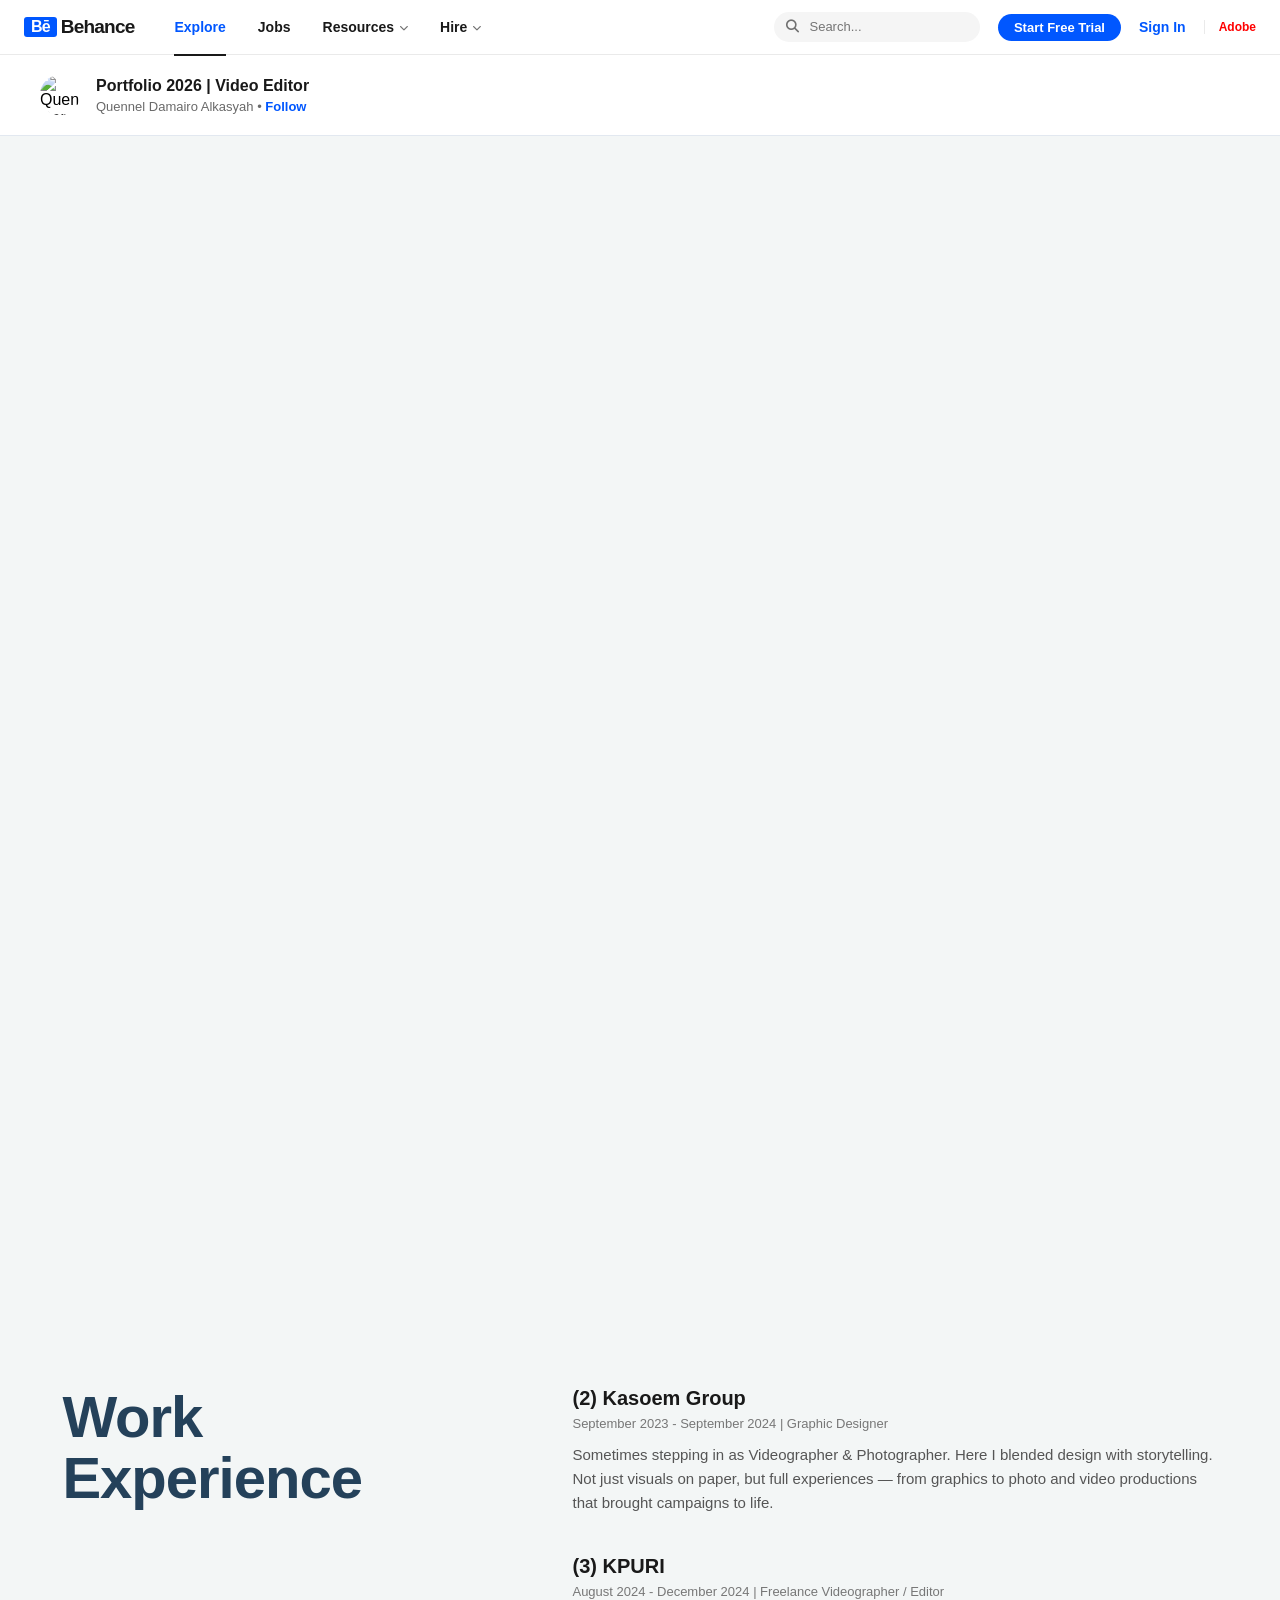
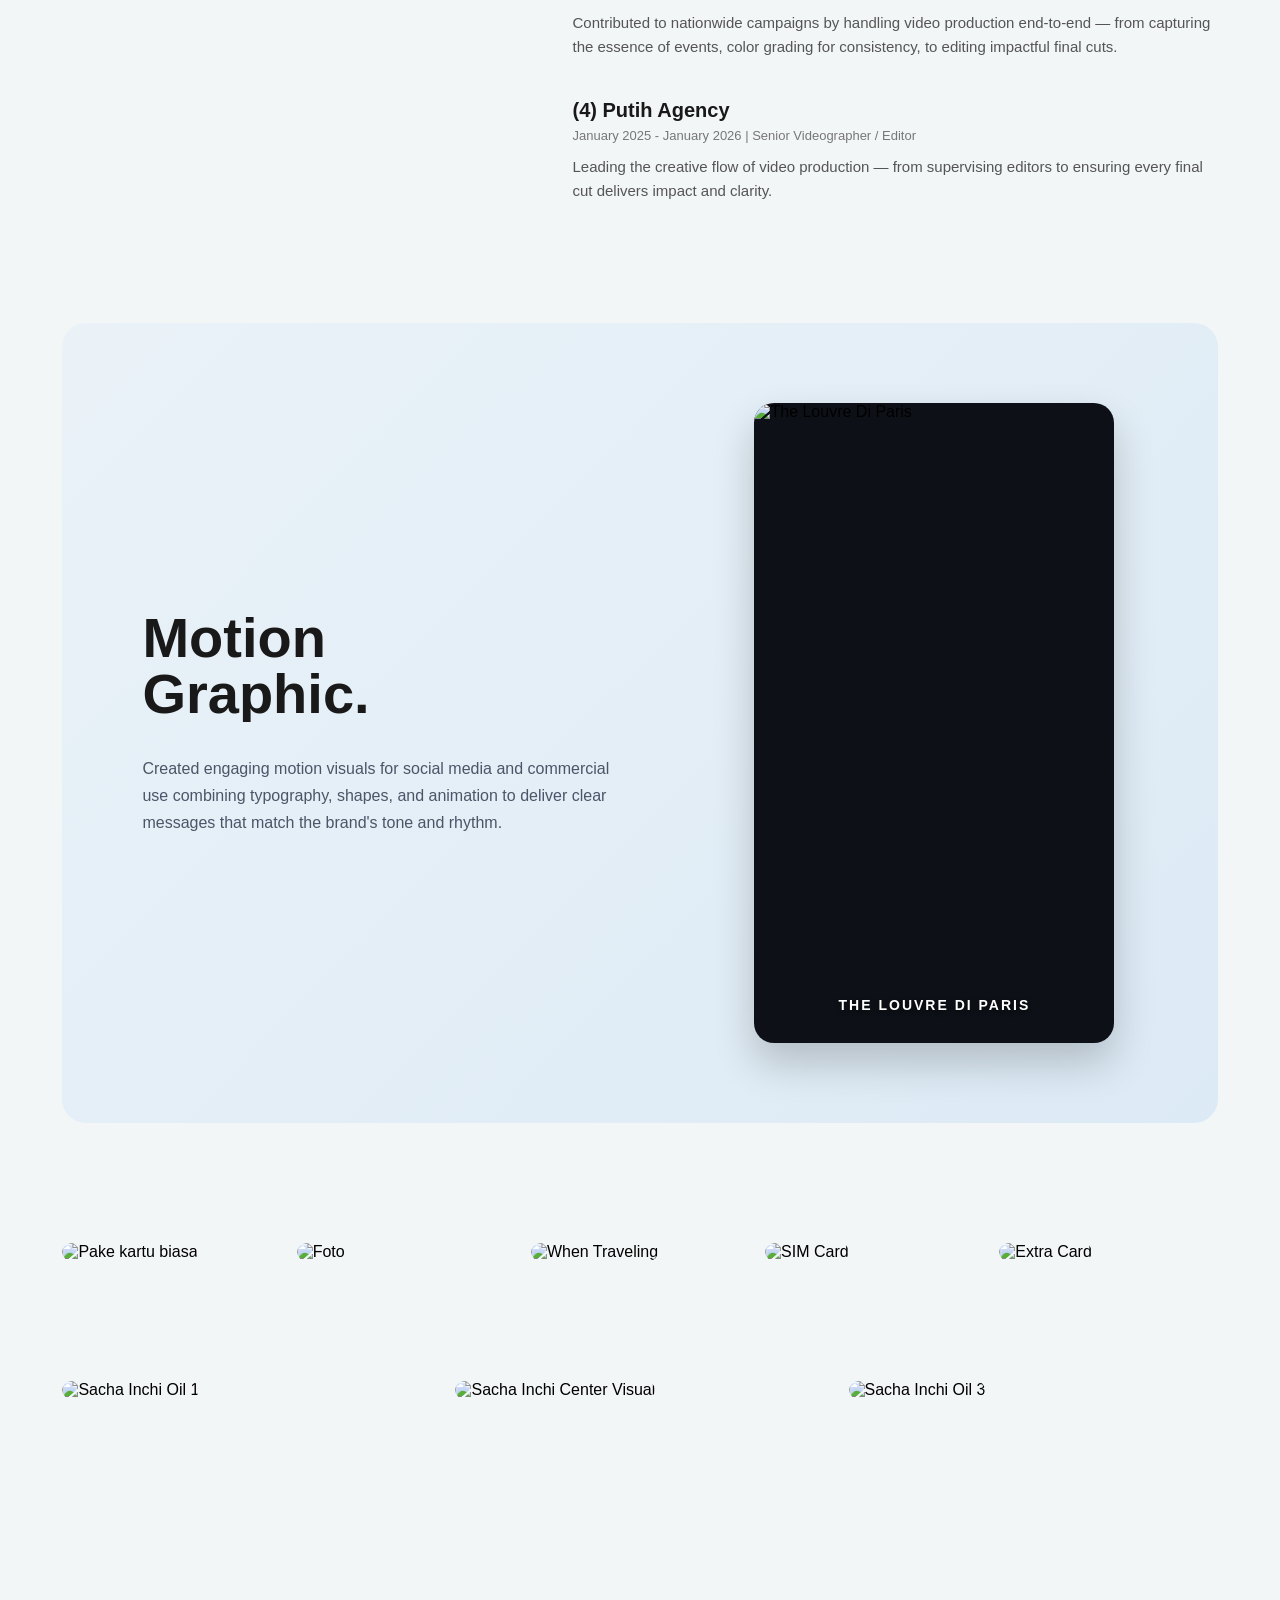
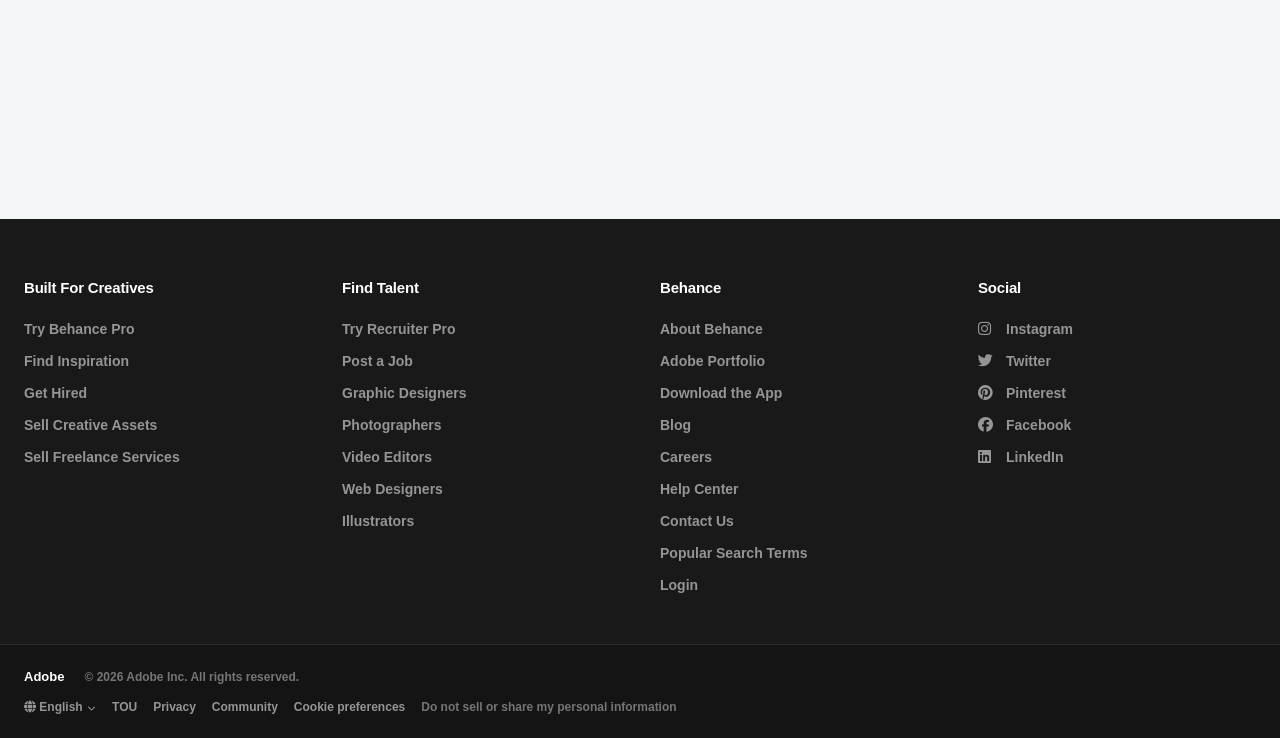
==== contact.html @ acd78a93 "Add files via upload" ====
<!DOCTYPE html>
<html lang="en">
<head>
    <meta charset="UTF-8">
    <meta name="viewport" content="width=device-width, initial-scale=1.0">
    <link rel="stylesheet" href="https://cdnjs.cloudflare.com/ajax/libs/font-awesome/6.4.0/css/all.min.css">
    <link href="https://fonts.googleapis.com/css2?family=Inter:wght@400;500;600;700;900&display=swap" rel="stylesheet">
    <link rel="stylesheet" href="main.css">
    <title>Document</title>
</head>
<body>
     <!-- Behance Style Navigation Engine -->
<header class="bh-header">
  <div class="bh-nav-container">
    
    <!-- Left Section: Logo & Primary Links -->
    <div class="bh-nav-left">
      <a href="index.html" class="bh-logo">
        <span class="bh-logo-box">Bē</span>
        <span class="bh-logo-text">Behance</span>
      </a>
      
      <nav class="bh-desktop-menu">
        <ul class="bh-nav-links">
          <li><a href="index.html" class="bh-link active" id="link-home">Explore</a></li>
          <li><a href="work.html" class="bh-link" id="link-work">Jobs</a></li>
          <li>
            <a href="#" class="bh-link dropdown-trigger">Resources <i class="fa-solid fa-chevron-down drop-icon"></i></a>
          </li>
          <li>
            <a href="#" class="bh-link dropdown-trigger">Hire <i class="fa-solid fa-chevron-down drop-icon"></i></a>
          </li>
        </ul>
      </nav>
    </div>

    <!-- Center-Right Section: Search input (Exact 205px width matching screen) -->
    <div class="bh-search-box">
      <i class="fa-solid fa-magnifying-glass search-icon"></i>
      <input type="text" placeholder="Search..." class="bh-search-input" />
    </div>

    <!-- Right Section: Action Utilities -->
    <div class="bh-nav-right">
      <a href="colors.html" class="bh-btn-cta">Start Free Trial</a>
      <a href="contact.html" class="bh-link-login" id="link-contact">Sign In</a>
      <a href="#" class="adobe-logo-link"><i class="fa-custom-adobe"></i> Adobe</a>
    </div>

    <!-- Mobile Screen Toggle Trigger -->
    <button class="bh-mobile-toggle" id="bhMobileToggle" aria-label="Menu">
      <span></span>
      <span></span>
      <span></span>
    </button>

  </div>
</header>



<main class="bh-main-content">
  
  <!-- 1. Intro Header Section -->
  <section class="bh-intro-header">
    <div class="bh-profile-meta">
      <img src="path-to-avatar.jpg" class="bh-avatar" alt="Quennel Damairo Alkasyah">
      <div class="bh-meta-text">
        <h2 class="bh-project-title">Portfolio 2026 | Video Editor</h2>
        <p class="bh-author">Quennel Damairo Alkasyah • <span class="follow-btn">Follow</span></p>
      </div>
    </div>
  </section>

  <!-- 2. Software Badges Canvas -->
  <section class="bh-software-canvas">
    <div class="bh-branding-logo">
      <!-- Your Custom Creative Portfolio Logo Shape -->
      <svg class="bh-logo-svg" viewBox="0 0 100 50">
        <circle cx="25" cy="25" r="20" fill="#111" />
        <path d="M50 5 h 25 a 20 20 0 0 1 0 40 h -25 z" fill="#111" />
      </svg>
      <div class="logo-text">
        <h3>Creative Portfolio.</h3>
        <p>a showcase of Quennel Damairo's selected works</p>
      </div>
    </div>
    
    <!-- Float Software Badges around logo -->
    <div class="software-badge-container">
      <span class="badge badge-dv"></span>
      <span class="badge badge-pr">Pr</span>
      <span class="badge badge-ps">Ps</span>
      <span class="badge badge-ae">Ae</span>
    </div>
  </section>

  <!-- 3. About Me Section -->
  <section class="bh-about-section">
    <div class="about-grid">
      <div class="about-image-col">
        <img src="quennel-portrait.png" class="quennel-photo" alt="Quennel Damairo">
      </div>
      <div class="about-text-col">
        <span class="section-badge">(2) About me</span>
        <h1 class="main-heading">Quennel<br>Damairo</h1>
        <p class="bio-paragraph">
          A passionate creator in the fields of <strong>Photography, Videography, and Graphic Design</strong>. With over <strong>3 years of professional experience</strong>, I used to turn creative ideas into strong, meaningful visuals and constantly exploring new concepts and pushing boundaries.
        </p>
        <div class="meta-info-row">
          <div>
            <strong>Education</strong>
            <p>SMK N 2 Purwokerto | Multimedia</p>
          </div>
          <div>
            <strong>Born</strong>
            <p>9 November 2003</p>
          </div>
          <div>
            <strong>Contact</strong>
            <p>quenneldamairo@gmail.com</p>
          </div>
        </div>
      </div>
    </div>
  </section>

  <!-- 4. Work Experience & Project Showcases -->
  <section class="bh-work-showcase">
    <!-- Row 1: Work Experience Info -->
    <div class="experience-block">
      <h2 class="block-title">Work Experience</h2>
      <div class="exp-items">
        <div class="exp-item">
          <h4>(2) Kasoem Group</h4>
          <p class="date">September 2023 - September 2024 | Graphic Designer</p>
        </div>
        <div class="exp-item">
          <h4>(3) KPURI</h4>
          <p class="date">August 2024 - December 2024 | Freelance Videographer/Editor</p>
        </div>
      </div>
    </div>

    <!-- Row 2: Motion Graphic Layout (Two-column presentation as shown in images) -->
<!-- 4. Work Experience & Project Showcases Section -->
<section class="bh-work-showcase">
  
  <!-- ROW 1: SKEWED WORK EXPERIENCE GRID -->
  <div class="bh-experience-container reveal">
    <div class="bh-exp-left-title">
      <h1 class="exp-huge-heading">Work<br>Experience</h1>
    </div>
    <div class="bh-exp-right-list">
      <div class="bh-exp-card">
        <h3>(2) Kasoem Group</h3>
        <span class="exp-timeline">September 2023 - September 2024 | Graphic Designer</span>
        <p>Sometimes stepping in as Videographer & Photographer. Here I blended design with storytelling. Not just visuals on paper, but full experiences — from graphics to photo and video productions that brought campaigns to life.</p>
      </div>

      <div class="bh-exp-card">
        <h3>(3) KPURI</h3>
        <span class="exp-timeline">August 2024 - December 2024 | Freelance Videographer / Editor</span>
        <p>Contributed to nationwide campaigns by handling video production end-to-end — from capturing the essence of events, color grading for consistency, to editing impactful final cuts.</p>
      </div>

      <div class="bh-exp-card">
        <h3>(4) Putih Agency</h3>
        <span class="exp-timeline">January 2025 - January 2026 | Senior Videographer / Editor</span>
        <p>Leading the creative flow of video production — from supervising editors to ensuring every final cut delivers impact and clarity.</p>
      </div>
    </div>
  </div>

  <!-- ROW 2: SIDE-BY-SIDE MOTION GRAPHICS BANNER -->
  <div class="bh-motion-split-screen reveal">
    <div class="bh-motion-text-side">
      <!-- Sliced Graphic Animation integrated directly inside layout context -->
      <div class="mg-glitch-container">
        <span class="mg-static-text">Motion</span>
        <div class="mg-sliced-wrapper">
          <span class="mg-layer layer-top">Graphic.</span>
          <span class="mg-layer layer-bottom">Graphic.</span>
        </div>
      </div>
      <p class="slide-subtitle">Created engaging motion visuals for social media and commercial use combining typography, shapes, and animation to deliver clear messages that match the brand's tone and rhythm.</p>
    </div>
    <div class="bh-motion-preview-side">
      <div class="bh-vertical-preview-card">
        <img src="louvre-paris.jpg" alt="The Louvre Di Paris">
        <div class="card-overlay-title">THE LOUVRE DI PARIS</div>
      </div>
    </div>
  </div>

  <!-- ROW 3: 5-COLUMN CONTINUOUS VERTICAL GRID -->
  <div class="bh-five-column-showcase reveal">
    <div class="grid-card"><img src="project-card1.jpg" alt="Pake kartu biasa"></div>
    <div class="grid-card"><img src="project-card2.jpg" alt="Foto"></div>
    <div class="grid-card"><img src="project-card3.jpg" alt="When Traveling"></div>
    <div class="grid-card"><img src="project-card4.jpg" alt="SIM Card"></div>
    <div class="grid-card"><img src="project-card5.jpg" alt="Extra Card"></div>
  </div>

  <!-- ROW 4: 3-COLUMN PACKAGING SHOWCASE -->
  <div class="bh-triple-column-showcase reveal">
    <div class="grid-card"><img src="sacha-inchi-1.jpg" alt="Sacha Inchi Oil 1"></div>
    <div class="grid-card"><img src="sacha-inchi-2.jpg" alt="Sacha Inchi Center Visual"></div>
    <div class="grid-card"><img src="sacha-inchi-3.jpg" alt="Sacha Inchi Oil 3"></div>
  </div>

</section>
    

    

    <!-- Row 3: Grid Projects Showcase -->
    <div class="projects-vertical-grid">
      <div class="grid-card"><img src="project-card1.jpg" alt="Pake kartu biasa"></div>
      <div class="grid-card"><img src="project-card2.jpg" alt="Foto"></div>
      <div class="grid-card"><img src="project-card3.jpg" alt="When Traveling"></div>
      <div class="grid-card"><img src="project-card4.jpg" alt="SIM Card"></div>
    </div>
  </section>

  <!-- 5. FIXED BOTTOM HIRING TOAST -->
  <div class="bh-hiring-toast">
    <div class="toast-avatar-info">
      <img src="path-to-avatar.jpg" class="toast-mini-avatar" alt="Quennel">
      <span class="toast-text">Quennel is available for hire</span>
    </div>
    <div class="toast-actions">
      <button class="btn-hire">Hire Quennel</button>
      <button class="btn-save"><i class="fa-regular fa-bookmark"></i> Save Candidate</button>
    </div>
    <button class="toast-close-btn">&times;</button>
  </div>

</main>



<!-- Behance Mega Dark Footer Engine -->
<footer class="bh-mega-footer">
  <div class="bh-footer-top-wrap">
    <div class="bh-footer-grid">
      
      <!-- Column 1: Built For Creatives -->
      <div class="bh-footer-col">
        <h4 class="bh-col-title">Built For Creatives</h4>
        <ul class="bh-col-links">
          <li><a href="#">Try Behance Pro</a></li>
          <li><a href="#">Find Inspiration</a></li>
          <li><a href="#">Get Hired</a></li>
          <li><a href="#">Sell Creative Assets</a></li>
          <li><a href="#">Sell Freelance Services</a></li>
        </ul>
      </div>

      <!-- Column 2: Find Talent -->
      <div class="bh-footer-col">
        <h4 class="bh-col-title">Find Talent</h4>
        <ul class="bh-col-links">
          <li><a href="#">Try Recruiter Pro</a></li>
          <li><a href="#">Post a Job</a></li>
          <li><a href="work.html">Graphic Designers</a></li>
          <li><a href="work.html">Photographers</a></li>
          <li><a href="work.html">Video Editors</a></li>
          <li><a href="work.html">Web Designers</a></li>
          <li><a href="work.html">Illustrators</a></li>
        </ul>
      </div>

      <!-- Column 3: Behance Company Info -->
      <div class="bh-footer-col">
        <h4 class="bh-col-title">Behance</h4>
        <ul class="bh-col-links">
          <li><a href="#">About Behance</a></li>
          <li><a href="#">Adobe Portfolio</a></li>
          <li><a href="#">Download the App</a></li>
          <li><a href="#">Blog</a></li>
          <li><a href="#">Careers</a></li>
          <li><a href="#">Help Center</a></li>
          <li><a href="contact.html">Contact Us</a></li>
          <li><a href="#">Popular Search Terms</a></li>
          <li><a href="#">Login</a></li>
        </ul>
      </div>

      <!-- Column 4: Social Handles with Icons -->
      <div class="bh-footer-col">
        <h4 class="bh-col-title">Social</h4>
        <ul class="bh-col-links social-links">
          <li><a href="#"><i class="fa-brands fa-instagram"></i> Instagram</a></li>
          <li><a href="#"><i class="fa-brands fa-twitter"></i> Twitter</a></li>
          <li><a href="#"><i class="fa-brands fa-pinterest"></i> Pinterest</a></li>
          <li><a href="#"><i class="fa-brands fa-facebook"></i> Facebook</a></li>
          <li><a href="#"><i class="fa-brands fa-linkedin"></i> LinkedIn</a></li>
        </ul>
      </div>

    </div>
  </div>

  <!-- Bottom Bar: Legals & Language Selector -->
  <div class="bh-footer-bottom-wrap">
    <div class="bh-bottom-inner">
      <div class="bh-bottom-left">
        <span class="bh-adobe-logo"><i class="fa-custom-adobe"></i> Adobe</span>
        <span class="bh-copyright">© 2026 Adobe Inc. All rights reserved.</span>
      </div>
      
      <div class="bh-bottom-right">
        <a href="#" class="bh-bottom-link"><i class="fa-solid fa-globe"></i> English <i class="fa-solid fa-chevron-down f-arrow"></i></a>
        <a href="#" class="bh-bottom-link">TOU</a>
        <a href="#" class="bh-bottom-link">Privacy</a>
        <a href="#" class="bh-bottom-link">Community</a>
        <a href="#" class="bh-bottom-link">Cookie preferences</a>
        <a href="#" class="bh-bottom-link privacy-opt">Do not sell or share my personal information</a>
      </div>
    </div>
  </div>
</footer>
</body>
</html>
---- main.css ----
*{
    margin: 0;
    font-family:Arial;
    border: border-box;

}


.navbar {
    height:55px;
    padding: 0px 24px ;

}
.nav-logo{
    height:33.6px;
    width: 82px;
    padding: 6px 0px 8px;

}
.logo{
    background-image: none;

}
/* Font Setup & Global Variables */
@import url('https://cdnjs.cloudflare.com/ajax/libs/font-awesome/6.4.0/css/all.min.css');

:root {
  --bh-white: #FFFFFF;
  --bh-black: #191919;
  --bh-muted: #707070;
  --bh-blue: #0057FF;
  --bh-gray-bg: #F5F5F5;
  --bh-border: #EAEAEA;
}

/* Base Top Bar Constraints */
.bh-header {
  position: sticky;
  top: 0;
  left: 0;
  width: 100%;
  height: 55px; /* Exact size matching the inspection label 434.44 x 55 */
  background-color: var(--bh-white);
  border-bottom: 1px solid var(--bh-border);
  z-index: 9999;
  box-sizing: border-box;
}

.bh-nav-container {
  max-width: 1440px;
  height: 100%;
  margin: 0 auto;
  padding: 0 24px; /* Matches the padding 0px 24px shown on your screenshot */
  display: flex;
  align-items: center;
  justify-content: space-between;
}

/* Left Group Framework */
.bh-nav-left {
  display: flex;
  align-items: center;
  height: 100%;
  gap: 24px;
}

.bh-logo {
  display: flex;
  align-items: center;
  gap: 4px;
  text-decoration: none;
  font-weight: 800;
  font-size: 19px;
  color: var(--bh-black);
  letter-spacing: -0.8px;
}

.bh-logo-box {
  background-color: var(--bh-blue);
  color: var(--bh-white);
  padding: 1px 7px;
  border-radius: 3px;
  font-weight: 900;
  font-size: 16px;
}

/* Nav Menu Stack Layout */
.bh-nav-links {
  display: flex;
  align-items: center;
  list-style: none;
  margin: 0;
  padding: 0;
  height: 55px;
}

.bh-link {
  text-decoration: none;
  color: var(--bh-black);
  font-weight: 700;
  font-size: 14px;
  padding: 0 16px;
  height: 55px;
  display: flex;
  align-items: center;
  transition: color 0.15s ease;
  position: relative;
}

.bh-link:hover, .bh-link.active {
  color: var(--bh-blue);
}

/* Underline indicator on active/hover elements */
.bh-link.active::after, .bh-link:hover::after {
  content: '';
  position: absolute;
  bottom: -1px;
  left: 16px;
  right: 16px;
  height: 2px;
  background-color: var(--bh-black);
}

.drop-icon {
  font-size: 9px;
  margin-left: 5px;
  color: var(--bh-muted);
}

/* Center-Right Search Module Setup */
.bh-search-box {
  position: relative;
  display: flex;
  align-items: center;
  margin-left: auto;
  margin-right: 18px;
}

.search-icon {
  position: absolute;
  left: 12px;
  color: var(--bh-muted);
  font-size: 13px;
  pointer-events: none;
}

.bh-search-input {
  width: 205.46px; /* Exact size metric specified in screenshot data */
  height: 30.4px;  /* Exact layout height specified in snapshot */
  background-color: var(--bh-gray-bg);
  border: 1px solid transparent;
  border-radius: 16px;
  padding: 0 14px 0 34px;
  font-size: 13px;
  font-weight: 500;
  outline: none;
  color: var(--bh-black);
  box-sizing: border-box;
  transition: all 0.2s ease;
}

.bh-search-input:focus {
  background-color: var(--bh-white);
  border-color: var(--bh-blue);
}

/* Action System Links Styling */
.bh-nav-right {
  display: flex;
  align-items: center;
  gap: 18px;
}

.bh-link-login {
  text-decoration: none;
  color: var(--bh-blue);
  font-weight: 700;
  font-size: 14px;
}

.bh-btn-cta {
  text-decoration: none;
  background-color: var(--bh-blue);
  color: var(--bh-white);
  font-weight: 700;
  font-size: 13px;
  padding: 6px 16px;
  border-radius: 18px;
  transition: background-color 0.15s ease;
}

.bh-btn-cta:hover {
  background-color: #0043cc;
}

.adobe-logo-link {
  text-decoration: none;
  font-weight: 700;
  font-size: 12px;
  color: #FF0000;
  border-left: 1px solid var(--bh-border);
  padding-left: 14px;
}

/* Mobile system initialization button */
.bh-mobile-toggle {
  display: none;
  flex-direction: column;
  gap: 4px;
  background: transparent;
  border: none;
  cursor: pointer;
}

.bh-mobile-toggle span {
  width: 20px;
  height: 2px;
  background-color: var(--bh-black);
}
/* Dark Mega Footer Architecture */
.bh-mega-footer {
  width: 100%;
  background-color: #191919; /* Behance Core Dark Base */
  color: #FFFFFF;
  padding-top: 60px;
  box-sizing: border-box;
  font-family: -apple-system, BlinkMacSystemFont, "Segoe UI", Roboto, sans-serif;
}

.bh-footer-top-wrap {
  max-width: 1300px;
  margin: 0 auto;
  padding: 0 24px 50px 24px;
}

/* 4-Column Flex/Grid Layout */
.bh-footer-grid {
  display: grid;
  grid-template-columns: repeat(4, 1fr);
  gap: 40px;
}

.bh-col-title {
  font-size: 15px;
  font-weight: 800;
  color: #FFFFFF;
  margin-top: 0;
  margin-bottom: 24px;
  letter-spacing: -0.2px;
}

.bh-col-links {
  list-style: none;
  padding: 0;
  margin: 0;
  display: flex;
  flex-direction: column;
  gap: 14px;
}

.bh-col-links a {
  text-decoration: none;
  font-size: 14px;
  font-weight: 700;
  color: #959595; /* Soft gray tone matched to your image */
  transition: color 0.15s ease;
  display: inline-flex;
  align-items: center;
  gap: 10px;
}

.bh-col-links a:hover {
  color: #FFFFFF;
}

/* Social Icon Custom Weights */
.social-links i {
  font-size: 15px;
  color: #959595;
  width: 18px;
}

.bh-col-links a:hover i {
  color: #FFFFFF;
}

/* Bottom Copyright Bar Area */
.bh-footer-bottom-wrap {
  width: 100%;
  border-top: 1px solid #2C2C2C; /* Deep separator border */
  padding: 24px 0;
  background-color: #141414; /* Slightly darker shade for base plate */
}

.bh-bottom-inner {
  max-width: 1300px;
  margin: 0 auto;
  padding: 0 24px;
  display: flex;
  flex-direction: column;
  gap: 16px;
}

.bh-bottom-left, .bh-bottom-right {
  display: flex;
  align-items: center;
  flex-wrap: wrap;
  gap: 20px;
}

.bh-adobe-logo {
  font-weight: 800;
  font-size: 13px;
  color: #FFFFFF;
}

.bh-copyright {
  font-size: 12px;
  color: #757575;
  font-weight: 600;
}

.bh-bottom-right {
  gap: 16px;
}

.bh-bottom-link {
  text-decoration: none;
  font-size: 12px;
  font-weight: 700;
  color: #959595;
}

.bh-bottom-link:hover {
  color: #FFFFFF;
}

.privacy-opt {
  color: #757575;
}

.f-arrow {
  font-size: 8px;
  margin-left: 2px;
}

/* Responsive Structural Collapse */
@media (max-width: 992px) {
  .bh-footer-grid {
    grid-template-columns: repeat(2, 1fr);
    gap: 30px;
  }
}

@media (max-width: 576px) {
  .bh-footer-grid {
    grid-template-columns: 1fr;
  }
  .bh-mega-footer {
    padding-top: 40px;
  }
}


/* Container & Flow Layout Styles */
.bh-main-content {
  background-color: #F3F6F6 !important; /* Soft studio gray canvas background */
  display: flex;
  flex-direction: column;
  gap: 80px; /* Healthy vertical breathing space between project sections */
  padding: 0 0 120px 0 !important; /* Extra bottom padding so footer doesn't clip content */
}

/* 1. Intro Header Styling */
.bh-intro-header {
  width: 100%;
  background: #FFFFFF;
  border-bottom: 1px solid #E2E8F0;
  padding: 20px 40px;
}

.bh-profile-meta {
  max-width: 1300px;
  margin: 0 auto;
  display: flex;
  align-items: center;
  gap: 16px;
}

.bh-avatar {
  width: 40px;
  height: 40px;
  border-radius: 50%;
  object-fit: cover;
}

.bh-project-title {
  font-size: 16px;
  font-weight: 700;
  color: #191919;
  margin: 0 0 4px 0;
}

.bh-author {
  font-size: 13px;
  color: #696969;
  margin: 0;
}

.follow-btn {
  color: #0057FF;
  font-weight: 700;
  cursor: pointer;
}

/* 2. Software Canvas Logo and Badges */
.bh-software-canvas {
  background-color: #FFFFFF;
  max-width: 1100px;
  width: 95%;
  margin: 40px auto;
  border-radius: 12px;
  padding: 80px 40px;
  position: relative;
  display: flex;
  flex-direction: column;
  align-items: center;
  justify-content: center;
  box-shadow: 0 4px 20px rgba(0, 0, 0, 0.02);
}

.bh-branding-logo {
  text-align: center;
}

.bh-logo-svg {
  width: 100px;
  height: auto;
  margin-bottom: 20px;
}

.logo-text h3 {
  font-size: 32px;
  font-weight: 900;
  margin: 0 0 8px 0;
}

.logo-text p {
  color: #888;
  font-size: 14px;
}

/* Badges Floating Positions */
.software-badge-container .badge {
  position: absolute;
  width: 44px;
  height: 44px;
  border-radius: 8px;
  display: flex;
  align-items: center;
  justify-content: center;
  font-weight: 800;
  font-size: 14px;
  color: #FFFFFF;
}

.badge-dv { background: linear-gradient(135deg, #FF6B00, #FF007A); top: 20%; left: 15%; }
.badge-pr { background-color: #00005C; top: 50%; left: 20%; border: 2px solid #1473E6; color: #1473E6 !important;}
.badge-ps { background-color: #001E36; top: 15%; right: 25%; border: 2px solid #00C8FF; color: #00C8FF !important; }
.badge-ae { background-color: #1A002C; top: 45%; right: 15%; border: 2px solid #D199FF; color: #D199FF !important; }

/* 3. About Me Grid */
.bh-about-section {
  max-width: 1100px;
  width: 95%;
  margin: 0 auto;
}

.about-grid {
  display: grid;
  grid-template-columns: 1fr 1.2fr;
  gap: 60px;
  align-items: center;
}

.quennel-photo {
  width: 100%;
  max-width: 400px;
  border-radius: 16px;
  object-fit: cover;
}

.section-badge {
  color: #777;
  font-size: 14px;
  text-transform: uppercase;
  font-weight: 600;
}

.main-heading {
  font-size: 64px;
  line-height: 1.1;
  font-weight: 900;
  color: #191919;
  margin: 12px 0 24px 0;
}

.bio-paragraph {
  font-size: 16px;
  line-height: 1.6;
  color: #444;
  margin-bottom: 40px;
}

.meta-info-row {
  display: flex;
  gap: 30px;
  border-top: 1px solid #DDD;
  padding-top: 24px;
}

.meta-info-row div strong {
  font-size: 12px;
  color: #999;
  text-transform: uppercase;
}

.meta-info-row div p {
  font-size: 14px;
  font-weight: 600;
  margin: 4px 0 0 0;
  color: #111;
}

/* 4. Motion Graphic Section Side-By-Side */
.project-slide-block {
  max-width: 1100px;
  width: 95%;
  margin: 40px auto;
  display: grid;
  grid-template-columns: 1fr 1.2fr;
  gap: 60px;
  align-items: center;
}

.slide-big-title {
  font-size: 52px;
  font-weight: 900;
  line-height: 1.1;
  color: #191919;
}

.slide-subtitle {
  font-size: 15px;
  color: #666;
  line-height: 1.6;
}

.preview-card img {
  width: 100%;
  border-radius: 12px;
  box-shadow: 0 10px 30px rgba(0,0,0,0.05);
}

/* 5. Sticky Bottom Action Toast Control */
.bh-hiring-toast {
  position: fixed;
  bottom: 24px;
  left: 50%;
  transform: translateX(-50%);
  background-color: #2B2B2B;
  border-radius: 100px;
  padding: 10px 14px 10px 20px;
  display: flex;
  align-items: center;
  justify-content: space-between;
  gap: 32px;
  z-index: 1000;
  box-shadow: 0 10px 40px rgba(0,0,0,0.3);
  width: max-content;
  max-width: 90%;
}

.toast-avatar-info {
  display: flex;
  align-items: center;
  gap: 12px;
}

.toast-mini-avatar {
  width: 32px;
  height: 32px;
  border-radius: 50%;
  object-fit: cover;
}

.toast-text {
  color: #FFFFFF;
  font-size: 14px;
  font-weight: 600;
}

.toast-actions {
  display: flex;
  gap: 8px;
}

.btn-hire {
  background-color: #FFFFFF;
  color: #000000;
  border: none;
  border-radius: 100px;
  padding: 10px 22px;
  font-size: 13px;
  font-weight: 700;
  cursor: pointer;
  transition: opacity 0.2s;
}

.btn-hire:hover {
  opacity: 0.9;
}

.btn-save {
  background-color: #404040;
  color: #FFFFFF;
  border: none;
  border-radius: 100px;
  padding: 10px 22px;
  font-size: 13px;
  font-weight: 700;
  cursor: pointer;
  transition: background-color 0.2s;
}

.btn-save:hover {
  background-color: #505050;
}

.toast-close-btn {
  background: none;
  border: none;
  color: #999;
  font-size: 20px;
  cursor: pointer;
  padding: 0 6px 0 0;
}

/* 6. Vertical Work Grid */
.projects-vertical-grid {
  max-width: 1100px;
  width: 95%;
  margin: 60px auto;
  display: grid;
  grid-template-columns: repeat(2, 1fr);
  gap: 24px;
}

.grid-card img {
  width: 100%;
  border-radius: 12px;
  transition: transform 0.2s ease;
}

.grid-card img:hover {
  transform: translateY(-4px);
}

/* Responsive Media Controls */
@media (max-width: 768px) {
  .about-grid, .project-slide-block, .projects-vertical-grid {
    grid-template-columns: 1fr;
    gap: 40px;
  }
  .bh-hiring-toast {
    flex-direction: column;
    border-radius: 20px;
    padding: 20px;
    gap: 16px;
    width: 90%;
  }
  .toast-actions {
    width: 100%;
  }
  .toast-actions button {
    flex: 1;
  }
}

/* ==========================================================
   1. CORE ANIMATION & INTERACTIVE KEYFRAMES
   ========================================================== */

/* Infinite Float Keyframes for Badges (Har badge ka wave style alag hai) */



/* ==========================================================
   2. SCROLL TRIGGER REVEAL CONTROLLERS (For Main Content)
   ========================================================== */

/* Default State: Hidden and shifted down slightly */
.bh-software-canvas,
.bh-about-section,
.experience-block,
.project-slide-block,
.projects-vertical-grid .grid-card {
  opacity: 0;
  transform: translateY(30px);
  transition: opacity 0.8s cubic-bezier(0.215, 0.61, 0.355, 1),
              transform 0.8s cubic-bezier(0.215, 0.61, 0.355, 1);
  will-change: transform, opacity;
}

/* Active State: Triggered when "active-reveal" class is applied */
.active-reveal {
  opacity: 1 !important;
  transform: translateY(0) !important;
}

/* Grid Cards Delay Effect (Cascade appearance) */
.projects-vertical-grid .grid-card:nth-child(1) { transition-delay: 0.1s; }
.projects-vertical-grid .grid-card:nth-child(2) { transition-delay: 0.2s; }
.projects-vertical-grid .grid-card:nth-child(3) { transition-delay: 0.3s; }
.projects-vertical-grid .grid-card:nth-child(4) { transition-delay: 0.4s; }


/* ==========================================================
   3. ELASTIC MOUSE HOVER ACTIONS
   ========================================================== */

/* Badge Elastic Pop on Hover */
.badge {
  transition: transform 0.3s cubic-bezier(0.175, 0.885, 0.32, 1.275), 
              box-shadow 0.3s ease !important;
}
.badge:hover {
  transform: scale(1.2) !important;
  box-shadow: 0 8px 15px rgba(0, 0, 0, 0.15);
  cursor: pointer;
}

/* Project Card & Image Zoom Effect */
.preview-card, .grid-card {
  overflow: hidden;
  border-radius: 12px;
  transition: transform 0.4s cubic-bezier(0.165, 0.84, 0.44, 1),
              box-shadow 0.4s ease;
}

.preview-card img, .grid-card img {
  transition: transform 0.6s cubic-bezier(0.165, 0.84, 0.44, 1);
}

.preview-card:hover, .grid-card:hover {
  transform: translateY(-6px);
  box-shadow: 0 12px 24px rgba(0, 0, 0, 0.08);
}

.preview-card:hover img, .grid-card:hover img {
  transform: scale(1.04);
}


/* ==========================================================
   4. TOAST ENTRANCE & HOVER UI
   ========================================================== */
.bh-hiring-toast {
  transform: translate(-50%, 100px); /* Initially off-screen bottom */
  opacity: 0;
  transition: transform 0.6s cubic-bezier(0.175, 0.885, 0.32, 1.2), 
              opacity 0.6s ease;
}

/* Added active state for toast overlay trigger */
.bh-hiring-toast.toast-active {
  transform: translate(-50%, 0);
  opacity: 1;
}



/* Glitch/Slice Animation Container Setup */
.mg-glitch-container {
  display: flex;
  flex-direction: column;
  font-family: -apple-system, BlinkMacSystemFont, "Segoe UI", Roboto, sans-serif;
  margin-bottom: 24px;
}

.mg-static-text {
  font-size: 56px;
  font-weight: 900;
  color: #191919;
  line-height: 1;
}

/* Sliced Stack Base */
.mg-sliced-wrapper {
  position: relative;
  display: block;
  height: 65px; /* Adjust according to font-size context */
}

.mg-layer {
  font-size: 56px;
  font-weight: 900;
  color: #191919;
  position: absolute;
  top: 0;
  left: 0;
  line-height: 1;
  width: 100%;
}

/* Clip-path setup to split word horizontally in half */
.layer-top {
  /* Only shows upper half of the text */
  clip-path: inset(0px 0px 50% 0px);
  animation: upperSlice 4s cubic-bezier(0.25, 1, 0.5, 1) infinite;
  transform-origin: left bottom;
}

.layer-bottom {
  /* Only shows bottom half of the text */
  clip-path: inset(50% 0px 0px 0px);
  animation: lowerSlice 4s cubic-bezier(0.25, 1, 0.5, 1) infinite;
  transform-origin: left top;
}


/* ==========================================================
   THE BIG BANG SYSTEM: COLLAPSE & EXPLOSION MULTI-TIMELINE
   ========================================================== */

/* --- 1. THE MAIN LOGO CANVAS & TEXT --- */
.bh-branding-logo {
  animation: logoExplosion 6s cubic-bezier(0.25, 1, 0.2, 1) infinite;
  transform-origin: center;
  position: relative;
  z-index: 10; /* Base level */
  will-change: transform, z-index;
}

@keyframes logoExplosion {
  0% {
    transform: scale(1);
    z-index: 10;
  }
  /* 0% to 30%: Logo slowly shrinks, acting like a magnet pulling badges inside */
  30% {
    transform: scale(0.75);
    z-index: 10;
    filter: blur(0px);
  }
  /* 33% to 38%: THE SUDDEN POP UP (Sudden blast to the extreme front) */
  35% {
    transform: scale(1.35); /* Sudden massive pop up forward */
    z-index: 999; /* Comes completely to the front layer */
    filter: drop-shadow(0 25px 50px rgba(0, 0, 0, 0.15));
  }
  /* 38% to 55%: Slowly settles back to normal position */
  55%, 100% {
    transform: scale(1);
    z-index: 10;
    filter: drop-shadow(0 4px 10px rgba(0, 0, 0, 0.02));
  }
}


/* --- 2. THE BADGES TIMELINE (Suck In -> Throw Out) --- */

/* Base setup for badges to allow absolute positioning math from center */
.software-badge-container .badge {
  transition: transform 0.3s ease;
  will-change: transform;
}

/* Individual Badge Keyframes synced perfectly with the 35% Explosion Mark */

/* BADGE 1: DaVinci (Top Left) */
@keyframes dvBlast {
  0% { transform: translate(0, 0); }
  /* Pulled completely inside the center text/logo */
  30% { transform: translate(160px, 120px) scale(0); opacity: 0; } 
  /* SUDDENLY THROWN OUT! */
  35% { transform: translate(-30px, -20px) scale(1.4); opacity: 1; }
  /* Settle down to slow idle floating */
  55%, 100% { transform: translate(0, 0) translateY(-6px); }
}

/* BADGE 2: Premiere Pro (Bottom Left) */
@keyframes prBlast {
  0% { transform: translate(0, 0); }
  30% { transform: translate(120px, -60px) scale(0); opacity: 0; }
  35% { transform: translate(-40px, 30px) scale(1.4); opacity: 1; }
  55%, 100% { transform: translate(0, 0) translateY(4px); }
}

/* BADGE 3: Photoshop (Top Right) */
@keyframes psBlast {
  0% { transform: translate(0, 0); }
  30% { transform: translate(-140px, 140px) scale(0); opacity: 0; }
  35% { transform: translate(45px, -35px) scale(1.4); opacity: 1; }
  55%, 100% { transform: translate(0, 0) translateY(-4px); }
}

/* BADGE 4: After Effects (Bottom Right) */
@keyframes aeBlast {
  0% { transform: translate(0, 0); }
  30% { transform: translate(-180px, -40px) scale(0); opacity: 0; }
  35% { transform: translate(35px, 25px) scale(1.4); opacity: 1; }
  55%, 100% { transform: translate(0, 0) translateY(6px); }
}


/* --- 3. ASSIGNING THE TIMELINES TO MATCH --- */
/* Total duration (6s) matches the logo perfectly so they run in absolute harmony */
.badge-dv { animation: dvBlast 6s cubic-bezier(0.1, 0.8, 0.1, 1) infinite; }
.badge-pr { animation: prBlast 6s cubic-bezier(0.1, 0.8, 0.1, 1) infinite; }
.badge-ps { animation: psBlast 6s cubic-bezier(0.1, 0.8, 0.1, 1) infinite; }
.badge-ae { animation: aeBlast 6s cubic-bezier(0.1, 0.8, 0.1, 1) infinite; }




/* Main Container Wraps */
.bh-work-showcase {
  max-width: 1400px;
  width: 95%;
  margin: 0 auto;
  display: flex;
  flex-direction: column;
  gap: 120px; /* Generous Behance studio vertical padding gap */
}

/* Row 1: Experience Split Design */
.bh-experience-container {
  display: grid;
  grid-template-columns: 1fr 1.5fr;
  gap: 80px;
  align-items: start;
}

.exp-huge-heading {
  font-size: 58px;
  font-weight: 800;
  line-height: 1.05;
  color: #24415A; /* Dark Behance professional corporate tone */
  letter-spacing: -1px;
}

.bh-exp-right-list {
  display: flex;
  flex-direction: column;
  gap: 40px;
}

.bh-exp-card h3 {
  font-size: 20px;
  font-weight: 700;
  color: #191919;
  margin: 0 0 4px 0;
}

.bh-exp-card .exp-timeline {
  display: inline-block;
  font-size: 13px;
  color: #777;
  font-weight: 500;
  margin-bottom: 12px;
}

.bh-exp-card p {
  font-size: 15px;
  line-height: 1.6;
  color: #555;
  margin: 0;
}

/* Row 2: Motion Split Engine */
.bh-motion-split-screen {
  display: grid;
  grid-template-columns: 1.2fr 1fr;
  gap: 100px;
  align-items: center;
  background: #EAF2F8; /* Light icy blue backdrop overlay from screenshot 2 */
  padding: 80px;
  border-radius: 24px;
}

.bh-motion-text-side .slide-subtitle {
  font-size: 16px;
  line-height: 1.7;
  color: #4A5568;
  margin-top: 20px;
}

/* Vertical Mobile Card Mockup Showcase */
.bh-vertical-preview-card {
  position: relative;
  width: 100%;
  max-width: 360px;
  aspect-ratio: 9 / 16;
  border-radius: 16px;
  overflow: hidden;
  box-shadow: 0 20px 40px rgba(0,0,0,0.12);
  margin: 0 auto;
}

.bh-vertical-preview-card img {
  width: 100%;
  height: 100%;
  object-fit: cover;
}

.card-overlay-title {
  position: absolute;
  bottom: 30px;
  left: 0;
  width: 100%;
  text-align: center;
  color: #FFF;
  font-weight: 700;
  font-size: 14px;
  letter-spacing: 2px;
  text-shadow: 0 2px 4px rgba(0,0,0,0.5);
}

/* Row 3: Five Column Grid System */
.bh-five-column-showcase {
  display: grid;
  grid-template-columns: repeat(5, 1fr);
  gap: 16px;
}

/* Row 4: Product Packaging Grid System */
.bh-triple-column-showcase {
  display: grid;
  grid-template-columns: repeat(3, 1fr);
  gap: 24px;
}

/* Responsive Overrides */
@media (max-width: 992px) {
  .bh-experience-container, .bh-motion-split-screen {
    grid-template-columns: 1fr;
    gap: 40px;
    padding: 40px;
  }
  .bh-five-column-showcase {
    grid-template-columns: repeat(2, 1fr);
  }
  .bh-triple-column-showcase {
    grid-template-columns: 1fr;
  }
}


/* ==========================================================
   SAFE INTERACTIVE MOTION GRAPHICS BLOCK (NO VANISHING)
   ========================================================== */

/* Background Setup - Default visible */
.bh-motion-split-screen {
  position: relative;
  overflow: hidden;
  background: linear-gradient(135deg, #EAF2F8 0%, #DCEAF5 100%);
  padding: 80px;
  border-radius: 24px;
}

/* Left-Side Typography: Default Visible, Animate smoothly when page loads */
.bh-motion-text-side {
  opacity: 1; /* Pure visible state guarantee */
  transform: translateX(0);
  animation: slideInLeft 1s cubic-bezier(0.165, 0.84, 0.44, 1) forwards;
}

/* Right-Side Card Layout: Default Visible with elastic bounce */
.bh-motion-preview-side {
  opacity: 1; /* Pure visible state guarantee */
  transform: translateY(0) scale(1);
  animation: springUp 1.2s cubic-bezier(0.175, 0.885, 0.32, 1.1) forwards;
}

/* --- OPTIONAL LOAD-IN ENTRANCES --- */
@keyframes slideInLeft {
  0% { transform: translateX(-30px); opacity: 0.5; }
  100% { transform: translateX(0); opacity: 1; }
}

@keyframes springUp {
  0% { transform: translateY(40px) scale(0.95); opacity: 0.5; }
  100% { transform: translateY(0) scale(1); opacity: 1; }
}


/* --- THE HOVER HOOKS (Yeh bina kisi bug ke chalega) --- */
.bh-vertical-preview-card {
  position: relative;
  cursor: pointer;
  z-index: 1;
  transition: transform 0.5s cubic-bezier(0.25, 1, 0.5, 1), box-shadow 0.5s ease;
  overflow: hidden;
  border-radius: 16px;
}

/* Neon glow trace line behind card */
.bh-vertical-preview-card::before {
  content: '';
  position: absolute;
  top: -2px; left: -2px; right: -2px; bottom: -2px;
  background: linear-gradient(45deg, #0057FF, #00C8FF, transparent, transparent);
  border-radius: 18px;
  z-index: -1;
  opacity: 0;
  transition: opacity 0.4s ease;
}

/* Hover Elastic Pop Matrix */
.bh-vertical-preview-card:hover {
  transform: translateY(-12px) rotateY(-6deg) rotateX(4deg);
  box-shadow: -15px 25px 50px rgba(36, 65, 90, 0.25);
}

.bh-vertical-preview-card:hover::before {
  opacity: 1;
}

/* Image Zoom scale */
.bh-vertical-preview-card img {
  width: 100%;
  height: 100%;
  object-fit: cover;
  transition: transform 0.8s cubic-bezier(0.165, 0.84, 0.44, 1);
}

.bh-vertical-preview-card:hover img {
  transform: scale(1.1) rotate(1deg);
}


/* ==========================================================
   3D INFINITE VERTICAL SCROLL ENGINE (UP TO DOWN)
   ========================================================== */

/* Outer Side Container to handle 3D depth */
.bh-motion-preview-side {
  perspective: 1500px; /* Gives realistic 3D distance */
}

/* The Main Card Box */
.bh-vertical-preview-card {
  position: relative;
  width: 100%;
  max-width: 360px;
  aspect-ratio: 9 / 16;
  border-radius: 20px;
  overflow: hidden;
  background: #0d1117; /* Dark elegant backdrop */
  box-shadow: 0 20px 40px rgba(0, 0, 0, 0.2);
  margin: 0 auto;
  transform-style: preserve-3d; /* Allows child items to move in 3D space */
  transition: transform 0.6s cubic-bezier(0.25, 1, 0.5, 1), 
              box-shadow 0.6s ease;
}

/* Card Hover Tilt & Intense Blue Light Pop */
.bh-vertical-preview-card:hover {
  transform: translateY(-15px) rotateY(-12deg) rotateX(10deg);
  box-shadow: -20px 30px 60px rgba(0, 87, 255, 0.35), 
              0 0 40px rgba(0, 200, 255, 0.15);
}

/* Smooth Fade/Blur effect on Top & Bottom edges of the card */
.bh-scroll-track-wrapper {
  width: 100%;
  height: 100%;
  overflow: hidden;
  position: relative;
  /* Masking edges so images smoothly blend in and out on scroll */
  mask-image: linear-gradient(to bottom, transparent, black 15%, black 85%, transparent);
  -webkit-mask-image: linear-gradient(to bottom, transparent, black 15%, black 85%, transparent);
}

/* Continuous Scroll Track */
.bh-scroll-track {
  display: flex;
  flex-direction: column;
  gap: 20px;
  padding: 20px 0;
  transform-style: preserve-3d;
  animation: scrollUpToDown 20s linear infinite; /* Smooth continuous scroll */
}

/* Individual Scrolling Images */
.bh-scroll-track img {
  width: 88%;
  margin: 0 auto;
  aspect-ratio: 16 / 10;
  object-fit: cover;
  border-radius: 12px;
  box-shadow: 0 10px 25px rgba(0,0,0,0.4);
  transition: transform 0.5s cubic-bezier(0.25, 1, 0.5, 1), 
              filter 0.5s ease;
  transform: translateZ(0); /* Default flat position */
}

/* Interactive Hover Actions */
.bh-vertical-preview-card:hover .bh-scroll-track {
  animation-play-state: paused; /* Hover करने पर स्क्रॉल रुक जाएगा ताकि यूजर इमेज देख सके */
}

.bh-vertical-preview-card:hover .bh-scroll-track img {
  transform: translateZ(40px); /* 3D Pop Out: Images card se bahar aati hui lagengi */
  filter: brightness(1.1);
}

/* Infinite Up to Down Animation */
@keyframes scrollUpToDown {
  0% {
    transform: translateY(-50%); /* Starts half-way up */
  }
  100% {
    transform: translateY(0%); /* Slides down perfectly to create seamless loop */
  }
}
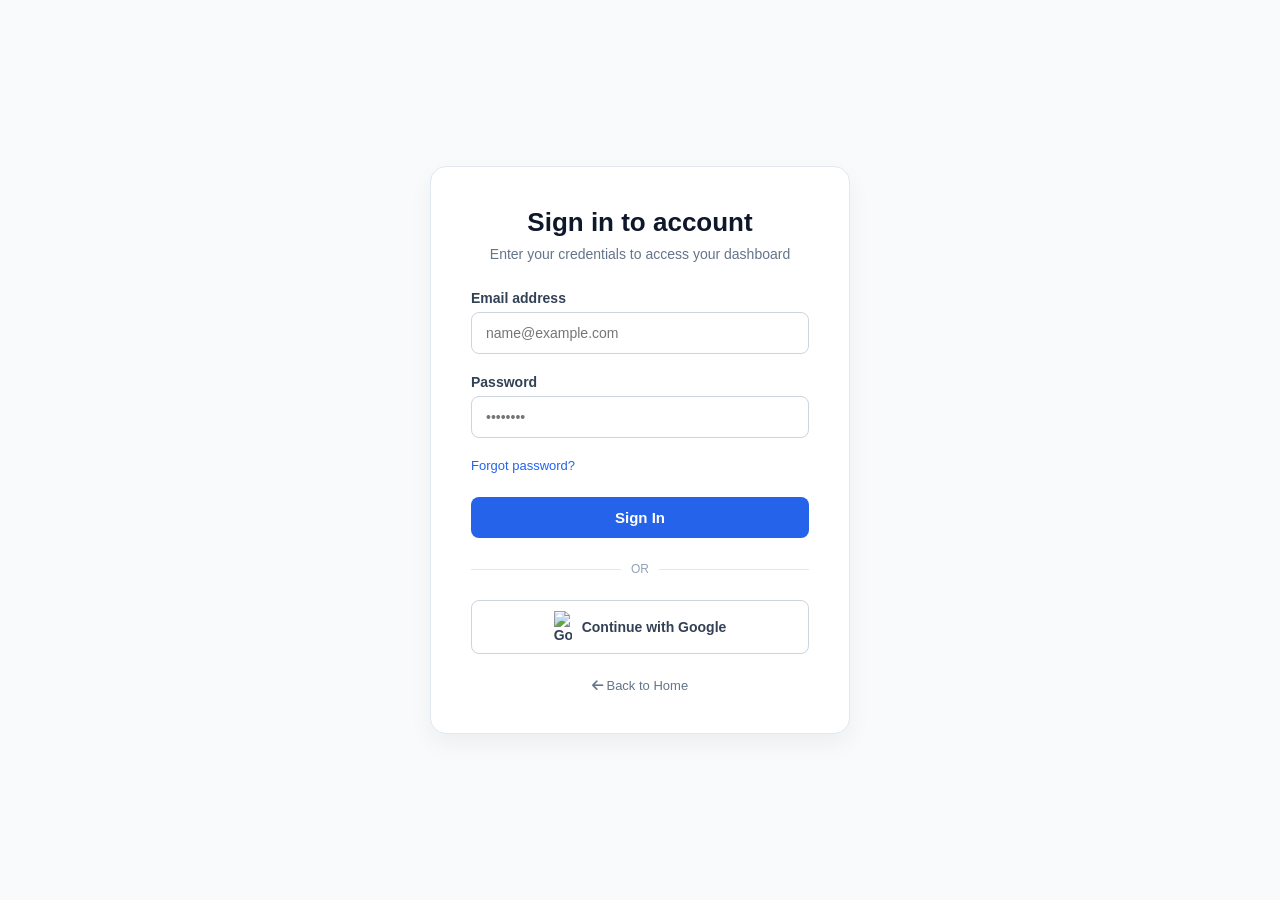
==== commit b80f7847: "Add sign-in form to contact.html Updated contact.html to include a new sign-in form with styling and" ====
--- a/contact.html
+++ b/contact.html
@@ -3,323 +3,251 @@
 <head>
     <meta charset="UTF-8">
     <meta name="viewport" content="width=device-width, initial-scale=1.0">
+    <title>Sign In - Cinepixel</title>
     <link rel="stylesheet" href="https://cdnjs.cloudflare.com/ajax/libs/font-awesome/6.4.0/css/all.min.css">
-    <link href="https://fonts.googleapis.com/css2?family=Inter:wght@400;500;600;700;900&display=swap" rel="stylesheet">
-    <link rel="stylesheet" href="main.css">
-    <title>Document</title>
+    <style>
+        * {
+            box-sizing: border-box;
+            margin: 0;
+            padding: 0;
+            font-family: -apple-system, BlinkMacSystemFont, "Segoe UI", Roboto, Helvetica, Arial, sans-serif;
+        }
+
+        body {
+            background-color: #f8fafc;
+            display: flex;
+            justify-content: center;
+            align-items: center;
+            min-height: 100vh;
+            padding: 20px;
+        }
+
+        .login-card {
+            background: #ffffff;
+            border: 1px solid #e2e8f0;
+            border-radius: 16px;
+            padding: 40px;
+            width: 100%;
+            max-width: 420px;
+            box-shadow: 0 10px 25px rgba(0, 0, 0, 0.05);
+        }
+
+        .login-header {
+            text-align: center;
+            margin-bottom: 28px;
+        }
+
+        .login-header h1 {
+            font-size: 26px;
+            color: #0f172a;
+            font-weight: 700;
+            margin-bottom: 8px;
+        }
+
+        .login-header p {
+            color: #64748b;
+            font-size: 14px;
+        }
+
+        .form-group {
+            margin-bottom: 20px;
+        }
+
+        .form-group label {
+            display: block;
+            margin-bottom: 6px;
+            color: #334155;
+            font-size: 14px;
+            font-weight: 600;
+        }
+
+        .form-group input {
+            width: 100%;
+            padding: 12px 14px;
+            border: 1px solid #cbd5e1;
+            border-radius: 8px;
+            font-size: 14px;
+            outline: none;
+            transition: border-color 0.2s ease, box-shadow 0.2s ease;
+        }
+
+        .form-group input:focus {
+            border-color: #2563eb;
+            box-shadow: 0 0 0 3px rgba(37, 99, 235, 0.1);
+        }
+
+        .form-actions {
+            display: flex;
+            justify-content: space-between;
+            align-items: center;
+            margin-bottom: 24px;
+            font-size: 13px;
+        }
+
+        .forgot-pass {
+            color: #2563eb;
+            text-decoration: none;
+            font-weight: 500;
+        }
+
+        .forgot-pass:hover {
+            text-decoration: underline;
+        }
+
+        .btn-submit {
+            width: 100%;
+            padding: 12px;
+            background-color: #2563eb;
+            color: #ffffff;
+            border: none;
+            border-radius: 8px;
+            font-size: 15px;
+            font-weight: 600;
+            cursor: pointer;
+            transition: background-color 0.2s ease;
+        }
+
+        .btn-submit:hover {
+            background-color: #1d4ed8;
+        }
+
+        .divider {
+            display: flex;
+            align-items: center;
+            text-align: center;
+            margin: 24px 0;
+            color: #94a3b8;
+            font-size: 12px;
+        }
+
+        .divider::before, .divider::after {
+            content: '';
+            flex: 1;
+            border-bottom: 1px solid #e2e8f0;
+        }
+
+        .divider span {
+            padding: 0 10px;
+        }
+
+        .google-btn {
+            width: 100%;
+            padding: 10px;
+            background: #ffffff;
+            border: 1px solid #cbd5e1;
+            border-radius: 8px;
+            display: flex;
+            align-items: center;
+            justify-content: center;
+            gap: 10px;
+            cursor: pointer;
+            font-weight: 600;
+            color: #334155;
+            font-size: 14px;
+            transition: background-color 0.2s ease;
+        }
+
+        .google-btn:hover {
+            background-color: #f8fafc;
+        }
+
+        .back-link {
+            display: block;
+            text-align: center;
+            margin-top: 24px;
+            color: #64748b;
+            text-decoration: none;
+            font-size: 13px;
+        }
+
+        .back-link:hover {
+            color: #0f172a;
+        }
+
+        .status-msg {
+            margin-top: 16px;
+            padding: 10px;
+            border-radius: 6px;
+            font-size: 13px;
+            text-align: center;
+            display: none;
+        }
+
+        .status-msg.success {
+            display: block;
+            background-color: #dcfce7;
+            color: #166534;
+        }
+
+        .status-msg.error {
+            display: block;
+            background-color: #fee2e2;
+            color: #991b1b;
+        }
+    </style>
 </head>
 <body>
-     <!-- Behance Style Navigation Engine -->
-<header class="bh-header">
-  <div class="bh-nav-container">
-    
-    <!-- Left Section: Logo & Primary Links -->
-    <div class="bh-nav-left">
-      <a href="index.html" class="bh-logo">
-        <span class="bh-logo-box">Bē</span>
-        <span class="bh-logo-text">Behance</span>
-      </a>
-      
-      <nav class="bh-desktop-menu">
-        <ul class="bh-nav-links">
-          <li><a href="index.html" class="bh-link active" id="link-home">Explore</a></li>
-          <li><a href="work.html" class="bh-link" id="link-work">Jobs</a></li>
-          <li>
-            <a href="#" class="bh-link dropdown-trigger">Resources <i class="fa-solid fa-chevron-down drop-icon"></i></a>
-          </li>
-          <li>
-            <a href="#" class="bh-link dropdown-trigger">Hire <i class="fa-solid fa-chevron-down drop-icon"></i></a>
-          </li>
-        </ul>
-      </nav>
+
+    <div class="login-card">
+        <div class="login-header">
+            <h1>Sign in to account</h1>
+            <p>Enter your credentials to access your dashboard</p>
+        </div>
+
+        <form id="signInForm">
+            <div class="form-group">
+                <label for="email">Email address</label>
+                <input type="email" id="email" required placeholder="name@example.com">
+            </div>
+
+            <div class="form-group">
+                <label for="password">Password</label>
+                <input type="password" id="password" required placeholder="••••••••">
+            </div>
+
+            <div class="form-actions">
+                <a href="#" class="forgot-pass">Forgot password?</a>
+            </div>
+
+            <button type="submit" class="btn-submit">Sign In</button>
+        </form>
+
+        <div class="divider">
+            <span>OR</span>
+        </div>
+
+        <button type="button" class="google-btn">
+            <img src="https://www.svgrepo.com/show/475656/google-color.svg" alt="Google" width="18">
+            Continue with Google
+        </button>
+
+        <div id="statusMsg" class="status-msg"></div>
+
+        <a href="index.html" class="back-link"><i class="fa-solid fa-arrow-left"></i> Back to Home</a>
     </div>
 
-    <!-- Center-Right Section: Search input (Exact 205px width matching screen) -->
-    <div class="bh-search-box">
-      <i class="fa-solid fa-magnifying-glass search-icon"></i>
-      <input type="text" placeholder="Search..." class="bh-search-input" />
-    </div>
-
-    <!-- Right Section: Action Utilities -->
-    <div class="bh-nav-right">
-      <a href="colors.html" class="bh-btn-cta">Start Free Trial</a>
-      <a href="contact.html" class="bh-link-login" id="link-contact">Sign In</a>
-      <a href="#" class="adobe-logo-link"><i class="fa-custom-adobe"></i> Adobe</a>
-    </div>
-
-    <!-- Mobile Screen Toggle Trigger -->
-    <button class="bh-mobile-toggle" id="bhMobileToggle" aria-label="Menu">
-      <span></span>
-      <span></span>
-      <span></span>
-    </button>
-
-  </div>
-</header>
-
-
-
-<main class="bh-main-content">
-  
-  <!-- 1. Intro Header Section -->
-  <section class="bh-intro-header">
-    <div class="bh-profile-meta">
-      <img src="path-to-avatar.jpg" class="bh-avatar" alt="Quennel Damairo Alkasyah">
-      <div class="bh-meta-text">
-        <h2 class="bh-project-title">Portfolio 2026 | Video Editor</h2>
-        <p class="bh-author">Quennel Damairo Alkasyah • <span class="follow-btn">Follow</span></p>
-      </div>
-    </div>
-  </section>
-
-  <!-- 2. Software Badges Canvas -->
-  <section class="bh-software-canvas">
-    <div class="bh-branding-logo">
-      <!-- Your Custom Creative Portfolio Logo Shape -->
-      <svg class="bh-logo-svg" viewBox="0 0 100 50">
-        <circle cx="25" cy="25" r="20" fill="#111" />
-        <path d="M50 5 h 25 a 20 20 0 0 1 0 40 h -25 z" fill="#111" />
-      </svg>
-      <div class="logo-text">
-        <h3>Creative Portfolio.</h3>
-        <p>a showcase of Quennel Damairo's selected works</p>
-      </div>
-    </div>
-    
-    <!-- Float Software Badges around logo -->
-    <div class="software-badge-container">
-      <span class="badge badge-dv"></span>
-      <span class="badge badge-pr">Pr</span>
-      <span class="badge badge-ps">Ps</span>
-      <span class="badge badge-ae">Ae</span>
-    </div>
-  </section>
-
-  <!-- 3. About Me Section -->
-  <section class="bh-about-section">
-    <div class="about-grid">
-      <div class="about-image-col">
-        <img src="quennel-portrait.png" class="quennel-photo" alt="Quennel Damairo">
-      </div>
-      <div class="about-text-col">
-        <span class="section-badge">(2) About me</span>
-        <h1 class="main-heading">Quennel<br>Damairo</h1>
-        <p class="bio-paragraph">
-          A passionate creator in the fields of <strong>Photography, Videography, and Graphic Design</strong>. With over <strong>3 years of professional experience</strong>, I used to turn creative ideas into strong, meaningful visuals and constantly exploring new concepts and pushing boundaries.
-        </p>
-        <div class="meta-info-row">
-          <div>
-            <strong>Education</strong>
-            <p>SMK N 2 Purwokerto | Multimedia</p>
-          </div>
-          <div>
-            <strong>Born</strong>
-            <p>9 November 2003</p>
-          </div>
-          <div>
-            <strong>Contact</strong>
-            <p>quenneldamairo@gmail.com</p>
-          </div>
-        </div>
-      </div>
-    </div>
-  </section>
-
-  <!-- 4. Work Experience & Project Showcases -->
-  <section class="bh-work-showcase">
-    <!-- Row 1: Work Experience Info -->
-    <div class="experience-block">
-      <h2 class="block-title">Work Experience</h2>
-      <div class="exp-items">
-        <div class="exp-item">
-          <h4>(2) Kasoem Group</h4>
-          <p class="date">September 2023 - September 2024 | Graphic Designer</p>
-        </div>
-        <div class="exp-item">
-          <h4>(3) KPURI</h4>
-          <p class="date">August 2024 - December 2024 | Freelance Videographer/Editor</p>
-        </div>
-      </div>
-    </div>
-
-    <!-- Row 2: Motion Graphic Layout (Two-column presentation as shown in images) -->
-<!-- 4. Work Experience & Project Showcases Section -->
-<section class="bh-work-showcase">
-  
-  <!-- ROW 1: SKEWED WORK EXPERIENCE GRID -->
-  <div class="bh-experience-container reveal">
-    <div class="bh-exp-left-title">
-      <h1 class="exp-huge-heading">Work<br>Experience</h1>
-    </div>
-    <div class="bh-exp-right-list">
-      <div class="bh-exp-card">
-        <h3>(2) Kasoem Group</h3>
-        <span class="exp-timeline">September 2023 - September 2024 | Graphic Designer</span>
-        <p>Sometimes stepping in as Videographer & Photographer. Here I blended design with storytelling. Not just visuals on paper, but full experiences — from graphics to photo and video productions that brought campaigns to life.</p>
-      </div>
-
-      <div class="bh-exp-card">
-        <h3>(3) KPURI</h3>
-        <span class="exp-timeline">August 2024 - December 2024 | Freelance Videographer / Editor</span>
-        <p>Contributed to nationwide campaigns by handling video production end-to-end — from capturing the essence of events, color grading for consistency, to editing impactful final cuts.</p>
-      </div>
-
-      <div class="bh-exp-card">
-        <h3>(4) Putih Agency</h3>
-        <span class="exp-timeline">January 2025 - January 2026 | Senior Videographer / Editor</span>
-        <p>Leading the creative flow of video production — from supervising editors to ensuring every final cut delivers impact and clarity.</p>
-      </div>
-    </div>
-  </div>
-
-  <!-- ROW 2: SIDE-BY-SIDE MOTION GRAPHICS BANNER -->
-  <div class="bh-motion-split-screen reveal">
-    <div class="bh-motion-text-side">
-      <!-- Sliced Graphic Animation integrated directly inside layout context -->
-      <div class="mg-glitch-container">
-        <span class="mg-static-text">Motion</span>
-        <div class="mg-sliced-wrapper">
-          <span class="mg-layer layer-top">Graphic.</span>
-          <span class="mg-layer layer-bottom">Graphic.</span>
-        </div>
-      </div>
-      <p class="slide-subtitle">Created engaging motion visuals for social media and commercial use combining typography, shapes, and animation to deliver clear messages that match the brand's tone and rhythm.</p>
-    </div>
-    <div class="bh-motion-preview-side">
-      <div class="bh-vertical-preview-card">
-        <img src="louvre-paris.jpg" alt="The Louvre Di Paris">
-        <div class="card-overlay-title">THE LOUVRE DI PARIS</div>
-      </div>
-    </div>
-  </div>
-
-  <!-- ROW 3: 5-COLUMN CONTINUOUS VERTICAL GRID -->
-  <div class="bh-five-column-showcase reveal">
-    <div class="grid-card"><img src="project-card1.jpg" alt="Pake kartu biasa"></div>
-    <div class="grid-card"><img src="project-card2.jpg" alt="Foto"></div>
-    <div class="grid-card"><img src="project-card3.jpg" alt="When Traveling"></div>
-    <div class="grid-card"><img src="project-card4.jpg" alt="SIM Card"></div>
-    <div class="grid-card"><img src="project-card5.jpg" alt="Extra Card"></div>
-  </div>
-
-  <!-- ROW 4: 3-COLUMN PACKAGING SHOWCASE -->
-  <div class="bh-triple-column-showcase reveal">
-    <div class="grid-card"><img src="sacha-inchi-1.jpg" alt="Sacha Inchi Oil 1"></div>
-    <div class="grid-card"><img src="sacha-inchi-2.jpg" alt="Sacha Inchi Center Visual"></div>
-    <div class="grid-card"><img src="sacha-inchi-3.jpg" alt="Sacha Inchi Oil 3"></div>
-  </div>
-
-</section>
-    
-
-    
-
-    <!-- Row 3: Grid Projects Showcase -->
-    <div class="projects-vertical-grid">
-      <div class="grid-card"><img src="project-card1.jpg" alt="Pake kartu biasa"></div>
-      <div class="grid-card"><img src="project-card2.jpg" alt="Foto"></div>
-      <div class="grid-card"><img src="project-card3.jpg" alt="When Traveling"></div>
-      <div class="grid-card"><img src="project-card4.jpg" alt="SIM Card"></div>
-    </div>
-  </section>
-
-  <!-- 5. FIXED BOTTOM HIRING TOAST -->
-  <div class="bh-hiring-toast">
-    <div class="toast-avatar-info">
-      <img src="path-to-avatar.jpg" class="toast-mini-avatar" alt="Quennel">
-      <span class="toast-text">Quennel is available for hire</span>
-    </div>
-    <div class="toast-actions">
-      <button class="btn-hire">Hire Quennel</button>
-      <button class="btn-save"><i class="fa-regular fa-bookmark"></i> Save Candidate</button>
-    </div>
-    <button class="toast-close-btn">&times;</button>
-  </div>
-
-</main>
-
-
-
-<!-- Behance Mega Dark Footer Engine -->
-<footer class="bh-mega-footer">
-  <div class="bh-footer-top-wrap">
-    <div class="bh-footer-grid">
-      
-      <!-- Column 1: Built For Creatives -->
-      <div class="bh-footer-col">
-        <h4 class="bh-col-title">Built For Creatives</h4>
-        <ul class="bh-col-links">
-          <li><a href="#">Try Behance Pro</a></li>
-          <li><a href="#">Find Inspiration</a></li>
-          <li><a href="#">Get Hired</a></li>
-          <li><a href="#">Sell Creative Assets</a></li>
-          <li><a href="#">Sell Freelance Services</a></li>
-        </ul>
-      </div>
-
-      <!-- Column 2: Find Talent -->
-      <div class="bh-footer-col">
-        <h4 class="bh-col-title">Find Talent</h4>
-        <ul class="bh-col-links">
-          <li><a href="#">Try Recruiter Pro</a></li>
-          <li><a href="#">Post a Job</a></li>
-          <li><a href="work.html">Graphic Designers</a></li>
-          <li><a href="work.html">Photographers</a></li>
-          <li><a href="work.html">Video Editors</a></li>
-          <li><a href="work.html">Web Designers</a></li>
-          <li><a href="work.html">Illustrators</a></li>
-        </ul>
-      </div>
-
-      <!-- Column 3: Behance Company Info -->
-      <div class="bh-footer-col">
-        <h4 class="bh-col-title">Behance</h4>
-        <ul class="bh-col-links">
-          <li><a href="#">About Behance</a></li>
-          <li><a href="#">Adobe Portfolio</a></li>
-          <li><a href="#">Download the App</a></li>
-          <li><a href="#">Blog</a></li>
-          <li><a href="#">Careers</a></li>
-          <li><a href="#">Help Center</a></li>
-          <li><a href="contact.html">Contact Us</a></li>
-          <li><a href="#">Popular Search Terms</a></li>
-          <li><a href="#">Login</a></li>
-        </ul>
-      </div>
-
-      <!-- Column 4: Social Handles with Icons -->
-      <div class="bh-footer-col">
-        <h4 class="bh-col-title">Social</h4>
-        <ul class="bh-col-links social-links">
-          <li><a href="#"><i class="fa-brands fa-instagram"></i> Instagram</a></li>
-          <li><a href="#"><i class="fa-brands fa-twitter"></i> Twitter</a></li>
-          <li><a href="#"><i class="fa-brands fa-pinterest"></i> Pinterest</a></li>
-          <li><a href="#"><i class="fa-brands fa-facebook"></i> Facebook</a></li>
-          <li><a href="#"><i class="fa-brands fa-linkedin"></i> LinkedIn</a></li>
-        </ul>
-      </div>
-
-    </div>
-  </div>
-
-  <!-- Bottom Bar: Legals & Language Selector -->
-  <div class="bh-footer-bottom-wrap">
-    <div class="bh-bottom-inner">
-      <div class="bh-bottom-left">
-        <span class="bh-adobe-logo"><i class="fa-custom-adobe"></i> Adobe</span>
-        <span class="bh-copyright">© 2026 Adobe Inc. All rights reserved.</span>
-      </div>
-      
-      <div class="bh-bottom-right">
-        <a href="#" class="bh-bottom-link"><i class="fa-solid fa-globe"></i> English <i class="fa-solid fa-chevron-down f-arrow"></i></a>
-        <a href="#" class="bh-bottom-link">TOU</a>
-        <a href="#" class="bh-bottom-link">Privacy</a>
-        <a href="#" class="bh-bottom-link">Community</a>
-        <a href="#" class="bh-bottom-link">Cookie preferences</a>
-        <a href="#" class="bh-bottom-link privacy-opt">Do not sell or share my personal information</a>
-      </div>
-    </div>
-  </div>
-</footer>
+    <script>
+        document.getElementById('signInForm').addEventListener('submit', function(e) {
+            e.preventDefault();
+            
+            const email = document.getElementById('email').value;
+            const password = document.getElementById('password').value;
+            const statusMsg = document.getElementById('statusMsg');
+
+            // Form handler demo logic
+            if (email && password) {
+                statusMsg.textContent = "Successfully signed in! Redirecting...";
+                statusMsg.className = "status-msg success";
+                
+                setTimeout(() => {
+                    window.location.href = "index.html";
+                }, 1500);
+            } else {
+                statusMsg.textContent = "Please fill in all required fields.";
+                statusMsg.className = "status-msg error";
+            }
+        });
+    </script>
+
 </body>
-</html>+</html>
